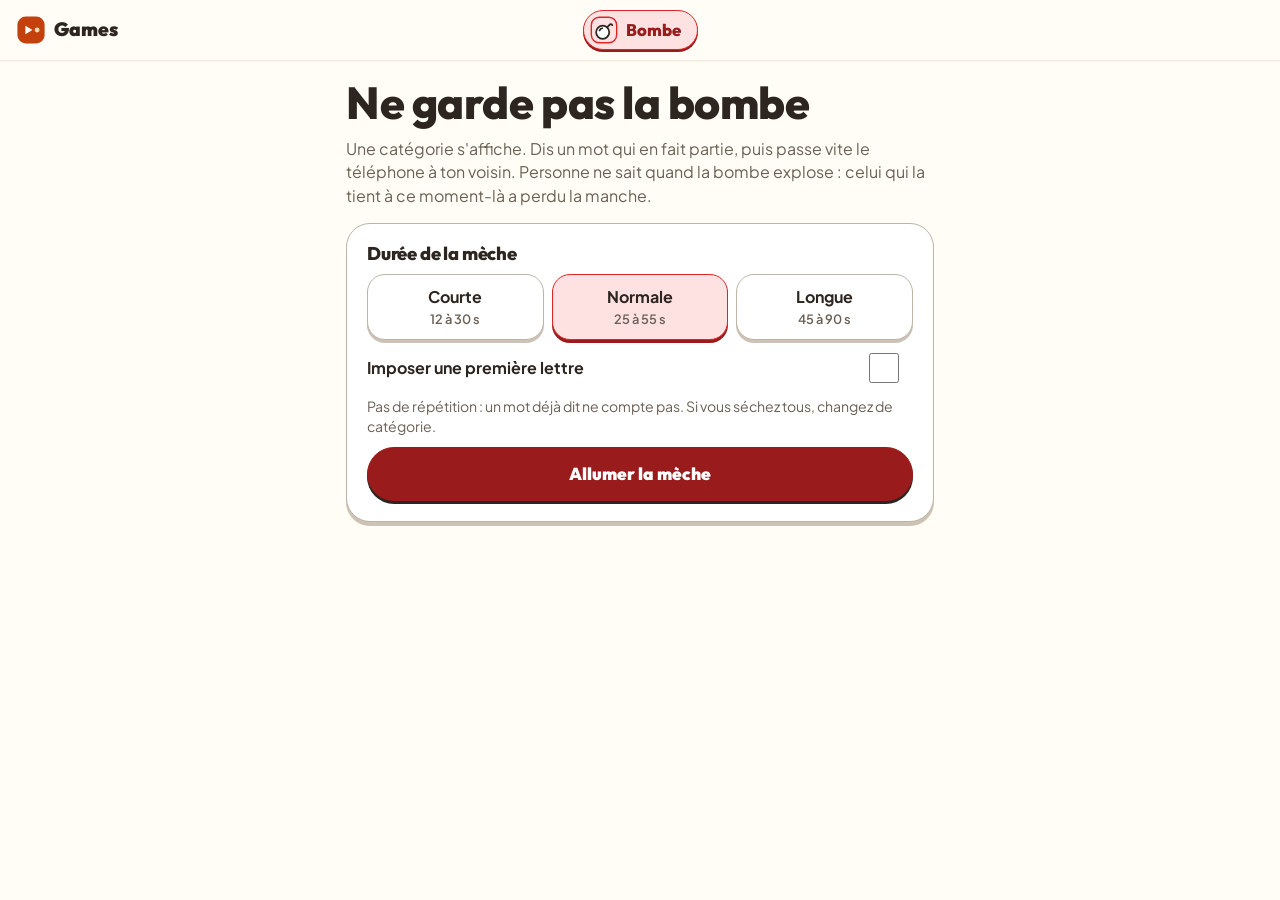
==== bombe/index.html @ c06694ce "Games : neuf jeux en une PWA Co-Authored-By: Claude Opus 5.5 <noreply@anthropic.com>" ====
<!doctype html>
<html lang="fr">
<head>
  <meta charset="utf-8">
  <meta name="viewport" content="width=device-width, initial-scale=1, viewport-fit=cover">
  <title>Bombe, Games</title>
  <meta name="theme-color" content="#FFFDF5">
  <link rel="manifest" href="../manifest.webmanifest">
  <link rel="icon" href="../icons/icon.svg" type="image/svg+xml">
  <link rel="preconnect" href="https://fonts.googleapis.com">
  <link rel="preconnect" href="https://fonts.gstatic.com" crossorigin>
  <link href="https://fonts.googleapis.com/css2?family=Outfit:wght@600..900&family=Plus+Jakarta+Sans:wght@400..800&display=swap" rel="stylesheet">
  <link rel="stylesheet" href="../commun.css">
  <style>
    .segment { display: grid; grid-template-columns: repeat(3, 1fr); gap: 8px; }
    .segment .choix { justify-content: center; text-align: center; flex-direction: column; gap: 2px; min-height: 64px; padding: 10px 6px; }
    .segment .choix small { font-weight: 600; color: var(--encre-2); font-size: .8rem; }
    .bombe { width: min(56vw, 220px); margin: 4px auto 0; display: block; }
    .bombe.tic { animation: tic var(--t, 600ms) ease-in-out infinite; }
    @keyframes tic { 50% { transform: rotate(-4deg) scale(1.03); } }
    .categorie { font-family: var(--titre); font-weight: 900; font-size: clamp(1.8rem, 8vw, 2.6rem); line-height: 1.05; text-align: center; text-wrap: balance; }
    .lettre { font-family: var(--titre); font-weight: 900; font-size: 1.3rem; text-align: center; color: var(--c-bord); }
    .boum { background: var(--rouge); color: #fff; border-color: #991B1B; box-shadow: 0 4px 0 #7F1D1D; text-align: center; }
    .boum h2 { font-size: clamp(3rem, 16vw, 5rem); font-weight: 900; }
    .boum p { color: #FEE2E2; }
    .bascule { display: flex; align-items: center; justify-content: space-between; gap: 12px; font-weight: 700; }
    .bascule input { width: 52px; height: 30px; accent-color: var(--c-bord); }
  </style>
</head>
<body data-jeu="bombe">
  <header class="entete">
    <a class="marque" href="../" aria-label="Retour à Games"></a>
    <span class="pilule-jeu"></span>
    <div class="droite"></div>
  </header>
  <main class="app" id="app" aria-live="polite"></main>
  <div id="modale" class="modale" hidden></div>
  <script src="../commun.js"></script>
  <script src="../donnees/categories.js"></script>
  <script>
'use strict';
const DUREES = { courte: [12, 30, 'Courte', '12 à 30 s'], normale: [25, 55, 'Normale', '25 à 55 s'], longue: [45, 90, 'Longue', '45 à 90 s'] };
const LETTRES = 'ABCDEFGHIJLMNOPRSTV';
const $app = document.getElementById('app');
const R = G.lire('bombe:reglages', { duree: 'normale', lettre: false });
let P = null, minuteur = null, tictac = null;

const svgBombe = `<svg class="bombe" id="bombe" viewBox="0 0 200 200" aria-hidden="true">
  <circle cx="92" cy="118" r="66" fill="#2C2520"/>
  <circle cx="68" cy="96" r="14" fill="#5B514A"/>
  <rect x="112" y="40" width="34" height="30" rx="6" transform="rotate(35 129 55)" fill="#5B514A"/>
  <path d="M140 46c10-16 26-22 40-14" fill="none" stroke="#8C8276" stroke-width="6" stroke-linecap="round"/>
  <circle cx="182" cy="30" r="9" fill="#F59E0B"/><circle cx="182" cy="30" r="4" fill="#FEF3C7"/></svg>`;

function accueil() {
  arreter();
  $app.innerHTML = `<div class="entre pile">
      <h1>Ne garde pas la bombe</h1>
      <p class="doux">Une catégorie s'affiche. Dis un mot qui en fait partie, puis passe vite le téléphone à ton voisin. Personne ne sait quand la bombe explose : celui qui la tient à ce moment-là a perdu la manche.</p>
    </div>
    <section class="carte pile entre">
      <h3>Durée de la mèche</h3>
      <div class="segment">${Object.entries(DUREES).map(([k, d]) => `<button class="choix" data-act="duree" data-k="${k}" aria-pressed="${R.duree === k}">${d[2]}<small>${d[3]}</small></button>`).join('')}</div>
      <label class="bascule">Imposer une première lettre<input type="checkbox" id="lettre" ${R.lettre ? 'checked' : ''}></label>
      <p class="doux petit">Pas de répétition : un mot déjà dit ne compte pas. Si vous séchez tous, changez de catégorie.</p>
      <button class="btn jeu" data-act="allumer">Allumer la mèche</button>
    </section>`;
  document.getElementById('lettre').onchange = e => { R.lettre = e.target.checked; G.ecrire('bombe:reglages', R); };
}

function nouvelleCategorie() {
  P.cat = G.tirer('bombe', CATEGORIES, 1)[0];
  P.lettre = R.lettre ? LETTRES[G.hasard(LETTRES.length)] : null;
}

function allumer() {
  const [min, max] = DUREES[R.duree];
  P = { fin: performance.now() + (min + Math.random() * (max - min)) * 1000, debut: performance.now() };
  nouvelleCategorie();
  jeu();
  minuteur = setTimeout(boum, P.fin - performance.now());
  tic();
}

// Le tic-tac accélère avec le temps écoulé, sans rien dire du temps restant.
function tic() {
  const ecoule = (performance.now() - P.debut) / 1000;
  const pas = Math.max(170, 650 - ecoule * 9);
  G.son(ecoule % 2 < 1 ? 1100 : 900, 0.04, 'square', 0.05);
  document.getElementById('bombe')?.style.setProperty('--t', pas * 2 + 'ms');
  tictac = setTimeout(tic, pas);
}

function jeu() {
  $app.innerHTML = `<section class="carte pile entre">
      ${svgBombe.replace('class="bombe"', 'class="bombe tic"')}
      <p class="categorie">${G.esc(P.cat)}</p>
      ${P.lettre ? `<p class="lettre">Commençant par ${P.lettre}</p>` : ''}
      <p class="doux centre">Un mot, et on passe !</p>
    </section>
    <div class="rangee">
      <button class="btn" data-act="changer">Autre catégorie</button>
      <button class="btn" data-act="stop">Arrêter</button>
    </div>`;
}

function boum() {
  arreter();
  G.vibrer([400, 100, 400]);
  G.son(70, 0.9, 'sawtooth', 0.25);
  G.son(45, 1.2, 'square', 0.2);
  $app.innerHTML = `<section class="carte pile boum entre">
      <h2>BOUM</h2>
      <p>Celui qui tient le téléphone a perdu la manche.</p>
      <p>La catégorie était : <b>${G.esc(P.cat)}</b>${P.lettre ? `, lettre ${P.lettre}` : ''}.</p>
    </section>
    <button class="btn jeu" data-act="allumer">Rallumer une mèche</button>
    <button class="btn" data-act="accueil">Réglages</button>`;
}

function arreter() { clearTimeout(minuteur); clearTimeout(tictac); minuteur = null; }

const actions = {
  duree(d) { R.duree = d.k; G.ecrire('bombe:reglages', R); accueil(); },
  allumer, accueil,
  changer() { nouvelleCategorie(); jeu(); },
  stop: accueil,
};
document.addEventListener('click', e => { const b = e.target.closest('[data-act]'); if (b && actions[b.dataset.act]) actions[b.dataset.act](b.dataset); });
// Si l'appli passe en arrière-plan, la bombe explose au retour si son heure est passée.
document.addEventListener('visibilitychange', () => { if (!document.hidden && P && minuteur && performance.now() >= P.fin) boum(); });
accueil();
  </script>
</body>
</html>
---- commun.css ----
/* Games : DA commune, reprise de GuessDash (fond crème, contours chauds, ombres décalées vers le bas). */
:root {
  --fond: #FFFDF5;
  --carte: #FFFFFF;
  --encre: #2C2520;
  --encre-2: #6B6157;
  --bord: #BDB4A7;
  --ombre: #CCC2B5;
  --creux: #F4EFE3;
  --vert: #84CC16; --vert-bord: #628C1A; --vert-texte: #273C07; --vert-clair: #F0F9E3;
  --orange: #C2410C; --orange-bord: #9A3412;
  --rouge: #DC2626; --rouge-clair: #FDECEC;
  --rose: #DB2777;
  --bleu: #2563EB; --bleu-clair: #E8F0FE;
  --nuit: #1E293B;
  /* Couleur du jeu, redéfinie par chaque page */
  --c: #2563EB; --c-clair: #E8F0FE; --c-bord: #1D4ED8;
  --titre: 'Outfit', system-ui, sans-serif;
  --texte: 'Plus Jakarta Sans', system-ui, -apple-system, 'Segoe UI', sans-serif;
  --r: 24px;
}
* { box-sizing: border-box; -webkit-tap-highlight-color: transparent; }
html { -webkit-text-size-adjust: 100%; }
body { margin: 0; min-height: 100dvh; background: var(--fond); color: var(--encre); font: 16px/1.45 var(--texte); overscroll-behavior-y: none; }
button, input, textarea, select { font: inherit; color: inherit; }
button { cursor: pointer; }
a { color: inherit; }
[hidden] { display: none !important; }
:focus-visible { outline: 3px solid var(--c); outline-offset: 2px; }
h1, h2, h3 { font-family: var(--titre); font-weight: 800; line-height: 1.1; margin: 0; letter-spacing: -.01em; text-wrap: balance; }
h1 { font-size: clamp(2rem, 7vw, 2.8rem); }
h2 { font-size: 1.6rem; }
h3 { font-size: 1.15rem; }
p { margin: 0; }
.doux { color: var(--encre-2); }
.petit { font-size: .88rem; }
.chiffre { font-family: var(--titre); font-weight: 800; font-variant-numeric: tabular-nums; }

/* Barre du haut */
.entete { position: sticky; top: 0; z-index: 10; background: var(--fond); display: grid; grid-template-columns: 1fr auto 1fr; align-items: center; gap: 8px;
  padding: calc(env(safe-area-inset-top) + 10px) 16px 10px; box-shadow: 0 1.6px 0 var(--creux); }
.marque { display: inline-flex; align-items: center; gap: 8px; text-decoration: none; font-family: var(--titre); font-weight: 900; font-size: 1.2rem; justify-self: start; }
.marque svg { width: 30px; height: 30px; flex: none; }
.entete .droite { justify-self: end; display: flex; gap: 8px; }
/* Sur téléphone, dans un jeu, le logo seul suffit : la pilule du jeu prend la place. */
@media (max-width: 440px) { .entete:has(.pilule-jeu) .marque span { display: none; } }
.pilule-jeu { display: inline-flex; align-items: center; gap: 8px; padding: 5px 16px 5px 6px; border-radius: 999px; font-family: var(--titre); font-weight: 800; font-size: 1.05rem;
  background: var(--c-clair); color: var(--c-bord); border: 1.6px solid var(--c); box-shadow: 0 2px 0 var(--c-bord); white-space: nowrap; }
.pilule-jeu svg { width: 28px; height: 28px; }
.rond { width: 42px; height: 42px; border-radius: 50%; display: inline-grid; place-items: center; background: var(--carte); border: 1.6px solid var(--bord);
  box-shadow: 0 2px 0 var(--ombre); font-family: var(--titre); font-weight: 900; font-size: 1.05rem; text-decoration: none; }
.rond svg { width: 20px; height: 20px; }
.rond:active, .btn:active, .tuile:active, .choix:active { transform: translateY(2px); box-shadow: none; }

/* Mise en page */
.app { max-width: 620px; margin: 0 auto; padding: 18px 16px calc(env(safe-area-inset-bottom) + 28px); display: flex; flex-direction: column; gap: 16px; }
.carte { background: var(--carte); border: 1.6px solid var(--bord); border-radius: var(--r); box-shadow: 0 4px 0 var(--ombre); padding: 20px; }
.pile { display: flex; flex-direction: column; gap: 10px; }
.rangee { display: flex; gap: 10px; flex-wrap: wrap; }
.rangee > * { flex: 1; }
.centre { text-align: center; }
.entre { animation: entre 360ms cubic-bezier(.22, 1, .36, 1) both; }
@keyframes entre { from { opacity: 0; transform: translateY(12px); } }

/* Boutons */
.btn { display: inline-flex; align-items: center; justify-content: center; gap: 8px; min-height: 54px; padding: 12px 22px; border-radius: 999px; border: 1.6px solid var(--bord);
  background: var(--carte); box-shadow: 0 3px 0 var(--ombre); font-family: var(--titre); font-weight: 900; font-size: 1.08rem; text-decoration: none; width: 100%; }
.btn svg { width: 22px; height: 22px; flex: none; }
.btn.principal { background: var(--nuit); color: #fff; border-color: var(--nuit); box-shadow: 0 3px 0 var(--vert-bord); }
.btn.vert { background: var(--vert); color: var(--vert-texte); border-color: var(--vert-bord); box-shadow: 0 3px 0 var(--vert-bord); }
.btn.jeu { background: var(--c-bord); color: #fff; border-color: var(--c-bord); box-shadow: 0 3px 0 var(--encre); }
.btn.orange { background: var(--orange); color: #fff; border-color: var(--orange-bord); box-shadow: 0 3px 0 var(--orange-bord); }
.btn.petit { min-height: 44px; font-size: .95rem; padding: 8px 16px; }
.btn:disabled { opacity: .45; cursor: default; transform: none; }
.lien { background: none; border: 0; padding: 4px; font-weight: 700; color: var(--orange); text-decoration: underline; text-underline-offset: 3px; }

/* Choix (réponses de quiz, options) */
.choix { width: 100%; text-align: left; display: flex; align-items: center; gap: 12px; padding: 14px 16px; min-height: 58px; border-radius: 18px; background: var(--carte);
  border: 1.6px solid var(--bord); box-shadow: 0 3px 0 var(--ombre); font-weight: 700; }
.choix[aria-pressed="true"] { background: var(--c-clair); border-color: var(--c); box-shadow: 0 3px 0 var(--c-bord); }
.choix.bon { background: var(--vert-clair); border-color: var(--vert-bord); box-shadow: 0 3px 0 var(--vert-bord); }
.choix.faux { background: var(--rouge-clair); border-color: var(--rouge); box-shadow: 0 3px 0 var(--rouge); }
.choix:disabled { cursor: default; }

/* Champs */
.champ { width: 100%; min-height: 52px; padding: 12px 16px; border-radius: 16px; border: 1.6px solid var(--bord); background: var(--carte); font-weight: 600; }
textarea.champ { min-height: 110px; resize: vertical; line-height: 1.4; }
.champ:focus { outline: none; border-color: var(--c); box-shadow: 0 0 0 3px var(--c-clair); }

/* Joueurs */
.joueurs { display: flex; flex-direction: column; gap: 8px; }
.joueur { display: flex; align-items: center; gap: 10px; }
.joueur input { flex: 1; min-width: 0; min-height: 46px; padding: 8px 14px; border-radius: 14px; border: 1.6px solid var(--bord); background: var(--carte); font-weight: 700; }
.pastille-j { width: 34px; height: 34px; border-radius: 50%; flex: none; display: grid; place-items: center; font-family: var(--titre); font-weight: 900; color: #fff; background: var(--pj); }
.suppr { width: 40px; height: 40px; border-radius: 50%; border: 0; background: var(--creux); font-weight: 900; flex: none; }
.ajout { display: flex; gap: 8px; }
.ajout .btn { width: auto; flex: none; min-height: 46px; padding: 0 18px; }

/* Compteur de manche */
.hud { display: flex; justify-content: space-between; align-items: flex-end; gap: 12px; }
.hud .score { font-size: 2.6rem; line-height: 1; }
.hud .score small { font-size: 1.1rem; color: var(--encre-2); }
.jauge { height: 10px; border-radius: 10px; background: var(--creux); overflow: hidden; }
.jauge i { display: block; height: 100%; background: var(--c); transform-origin: left; transition: transform 420ms cubic-bezier(.22, 1, .36, 1); }
.etiquette { display: inline-block; font-family: var(--titre); font-weight: 800; font-size: .95rem; padding: 4px 12px; border-radius: 999px; background: var(--c-clair); color: var(--c-bord); }
.etiquette.vert { background: var(--vert-clair); color: var(--vert-bord); }
.etiquette.rouge { background: var(--rouge-clair); color: var(--rouge); }

/* Modale */
.modale { position: fixed; inset: 0; z-index: 30; background: rgba(44, 37, 32, .45); display: grid; place-items: end center; padding: 16px; }
.modale .boite { width: 100%; max-width: 560px; max-height: 88dvh; overflow-y: auto; background: var(--fond); border: 1.6px solid var(--bord); border-radius: 28px;
  box-shadow: 0 4px 0 var(--ombre); padding: 22px; display: flex; flex-direction: column; gap: 14px; animation: monte 300ms cubic-bezier(.22, 1, .36, 1) both; }
@keyframes monte { from { opacity: 0; transform: translateY(30px); } }
@media (min-width: 700px) { .modale { place-items: center; } }
.regles ol, .regles ul { margin: 0; padding-left: 1.2em; display: flex; flex-direction: column; gap: 6px; }

.toast { position: fixed; left: 50%; bottom: calc(env(safe-area-inset-bottom) + 24px); transform: translateX(-50%); z-index: 40; background: var(--nuit); color: #fff;
  padding: 12px 20px; border-radius: 999px; font-weight: 700; animation: entre 260ms both; max-width: calc(100% - 32px); text-align: center; }

/* Écran à passer : on tend le téléphone au joueur suivant */
.passe { text-align: center; display: flex; flex-direction: column; align-items: center; gap: 14px; padding: 28px 20px; }
.passe .nom { font-family: var(--titre); font-weight: 900; font-size: 2.2rem; line-height: 1.05; }

@media (prefers-reduced-motion: reduce) {
  *, *::before, *::after { animation: none !important; transition: none !important; }
}
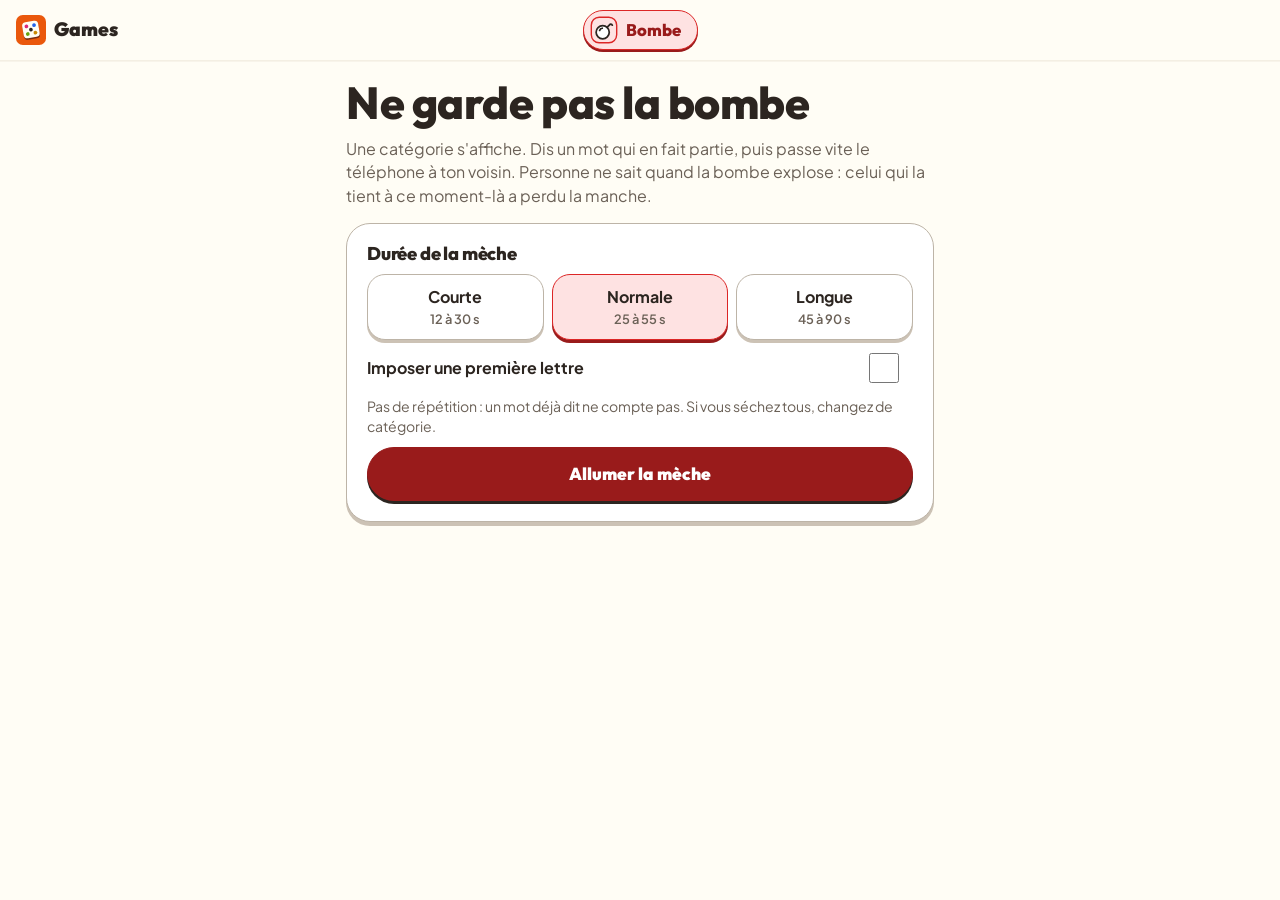
==== commit b9ead30c: "Nouveau logo, plus de zoom au double toucher, Enchères simplifiées, Tendance à points - Logo dé aux " ====
--- a/bombe/index.html
+++ b/bombe/index.html
@@ -37,6 +37,7 @@
   <div id="modale" class="modale" hidden></div>
   <script src="../commun.js"></script>
   <script src="../donnees/categories.js"></script>
+  <script src="../donnees/categories-plus.js"></script>
   <script>
 'use strict';
 const DUREES = { courte: [12, 30, 'Courte', '12 à 30 s'], normale: [25, 55, 'Normale', '25 à 55 s'], longue: [45, 90, 'Longue', '45 à 90 s'] };
--- a/commun.css
+++ b/commun.css
@@ -19,7 +19,8 @@
   --texte: 'Plus Jakarta Sans', system-ui, -apple-system, 'Segoe UI', sans-serif;
   --r: 24px;
 }
-* { box-sizing: border-box; -webkit-tap-highlight-color: transparent; }
+/* touch-action: manipulation supprime le zoom au double toucher (iOS compris) sans bloquer le pincement. */
+*, *::before, *::after { box-sizing: border-box; -webkit-tap-highlight-color: transparent; touch-action: manipulation; }
 html { -webkit-text-size-adjust: 100%; }
 body { margin: 0; min-height: 100dvh; background: var(--fond); color: var(--encre); font: 16px/1.45 var(--texte); overscroll-behavior-y: none; }
 button, input, textarea, select { font: inherit; color: inherit; }
